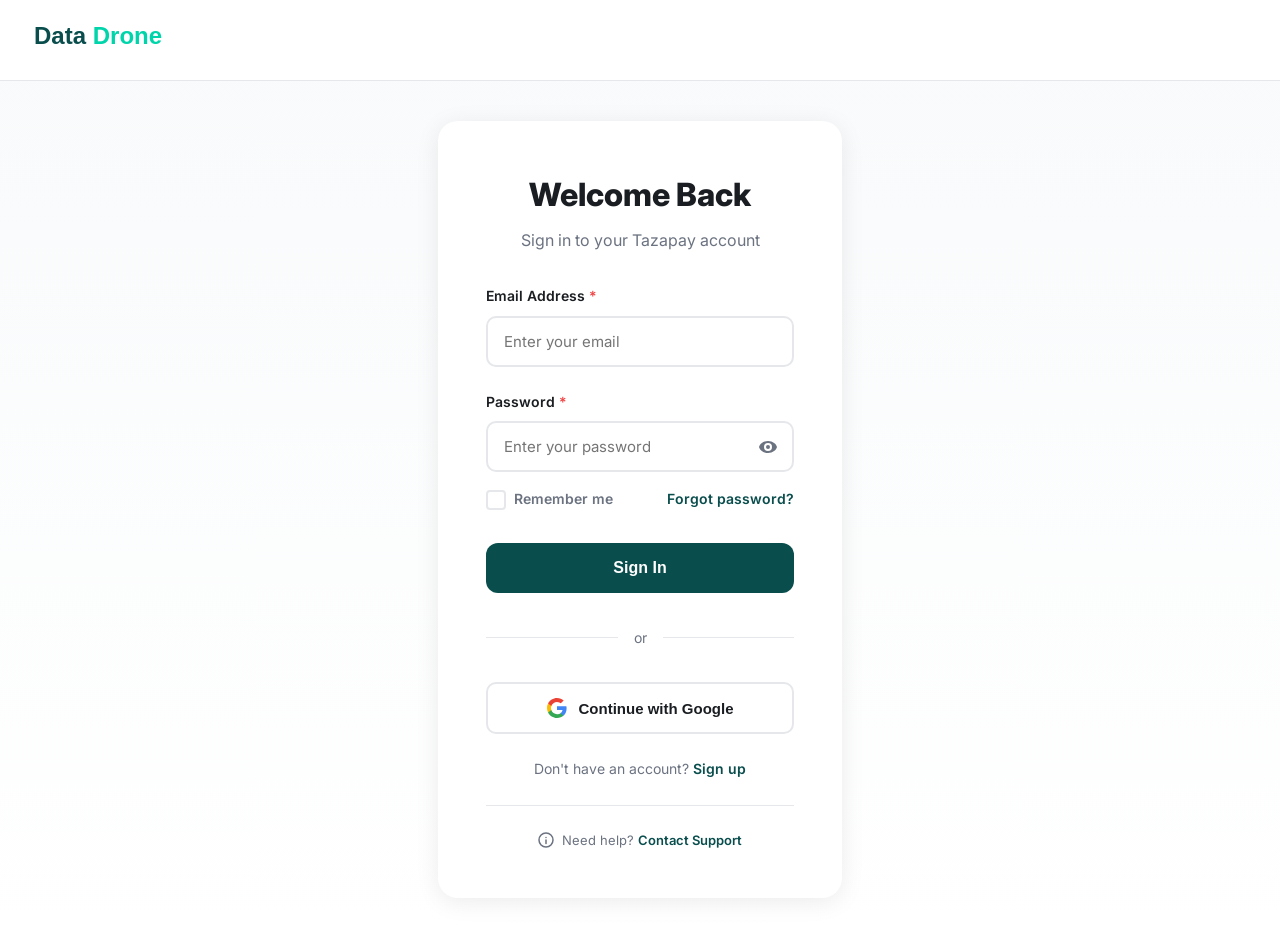
==== login.html @ acf63b78 "Add files via upload" ====
<!DOCTYPE html>
<html lang="en">
<head>
    <meta charset="UTF-8">
    <meta name="viewport" content="width=device-width, initial-scale=1.0">
    <title>Login | Tazapay</title>
    <link rel="stylesheet" href="login-styles.css">
    <link rel="preconnect" href="https://fonts.googleapis.com">
    <link rel="preconnect" href="https://fonts.gstatic.com" crossorigin>
    <link href="https://fonts.googleapis.com/css2?family=Inter:wght@300;400;500;600;700;800&display=swap" rel="stylesheet">
</head>
<body>
    <!-- Navigation -->
    <nav class="navbar">
        <div class="container">
            <a href="index.html" class="logo">
                <svg width="140" height="32" viewBox="0 0 120 32" fill="none">
                    <text x="0" y="24" font-family="Arial, sans-serif" font-size="24" font-weight="600">
                        <tspan fill="#0A4D4D">Data</tspan>
                        <tspan fill="#00D4AA">Drone</tspan>
                        <tspan fill="#0A4D4D"></tspan>
                    </text>
                </svg>
            </a>
        </div>
    </nav>

    <!-- Login Container -->
    <div class="login-wrapper">
        <div class="container">
            <div class="login-card">
                <div class="login-header">
                    <h1>Welcome Back</h1>
                    <p>Sign in to your Tazapay account</p>
                </div>

                <form id="loginForm" class="login-form">
                    <div class="form-group">
                        <label for="email">Email Address <span class="required">*</span></label>
                        <input 
                            type="email" 
                            id="email" 
                            name="email" 
                            placeholder="Enter your email"
                            required
                            autocomplete="email"
                        >
                        <span class="error-message" id="emailError"></span>
                    </div>

                    <div class="form-group">
                        <label for="password">Password <span class="required">*</span></label>
                        <div class="password-input-wrapper">
                            <input 
                                type="password" 
                                id="password" 
                                name="password" 
                                placeholder="Enter your password"
                                required
                                autocomplete="current-password"
                            >
                            <button type="button" class="toggle-password" id="togglePassword">
                                <svg class="eye-icon" width="20" height="20" viewBox="0 0 20 20" fill="none">
                                    <path d="M10 4C5 4 1.73 7.11 1 10c.73 2.89 4 6 9 6s8.27-3.11 9-6c-.73-2.89-4-6-9-6zm0 10a4 4 0 110-8 4 4 0 010 8zm0-6a2 2 0 100 4 2 2 0 000-4z" fill="currentColor"/>
                                </svg>
                            </button>
                        </div>
                        <span class="error-message" id="passwordError"></span>
                    </div>

                    <div class="form-options">
                        <label class="remember-me">
                            <input type="checkbox" id="rememberMe" name="rememberMe">
                            <span class="checkmark"></span>
                            <span class="checkbox-text">Remember me</span>
                        </label>
                        <a href="#" class="forgot-password">Forgot password?</a>
                    </div>

                    <button type="submit" class="btn-login">
                        Sign In
                    </button>
                </form>

                <div class="divider">
                    <span>or</span>
                </div>

                <div class="social-login">
                    <button class="btn-social google" type="button">
                        <svg width="20" height="20" viewBox="0 0 20 20" fill="none">
                            <path d="M19.6 10.23c0-.82-.1-1.42-.25-2.05H10v3.72h5.5c-.15.96-.74 2.31-2.04 3.22v2.45h3.16c1.89-1.73 2.98-4.3 2.98-7.34z" fill="#4285F4"/>
                            <path d="M13.46 15.13c-.83.59-1.96 1-3.46 1-2.64 0-4.88-1.74-5.68-4.15H1.07v2.52C2.72 17.75 6.09 20 10 20c2.7 0 4.96-.89 6.62-2.42l-3.16-2.45z" fill="#34A853"/>
                            <path d="M3.99 10c0-.69.12-1.35.32-1.97V5.51H1.07A9.973 9.973 0 000 10c0 1.61.39 3.14 1.07 4.49l3.24-2.52c-.2-.62-.32-1.28-.32-1.97z" fill="#FBBC05"/>
                            <path d="M10 3.88c1.88 0 3.13.81 3.85 1.48l2.84-2.76C14.96.99 12.7 0 10 0 6.09 0 2.72 2.25 1.07 5.51l3.24 2.52C5.12 5.62 7.36 3.88 10 3.88z" fill="#EA4335"/>
                        </svg>
                        Continue with Google
                    </button>
                </div>

                <div class="signup-link">
                    Don't have an account? <a href="onboarding-step1.html">Sign up</a>
                </div>

                <div class="help-text">
                    <svg width="16" height="16" viewBox="0 0 16 16" fill="none">
                        <circle cx="8" cy="8" r="7" stroke="#6B7280" stroke-width="1.5"/>
                        <path d="M8 11.5V8M8 5.5H8.005" stroke="#6B7280" stroke-width="1.5" stroke-linecap="round"/>
                    </svg>
                    <span>Need help? <a href="#support">Contact Support</a></span>
                </div>
            </div>
        </div>
    </div>

    <!-- Twilio Segment Analytics -->
    <script>
        !function(){var analytics=window.analytics=window.analytics||[];if(!analytics.initialize)if(analytics.invoked)window.console&&console.error&&console.error("Segment snippet included twice.");else{analytics.invoked=!0;analytics.methods=["trackSubmit","trackClick","trackLink","trackForm","pageview","identify","reset","group","track","ready","alias","debug","page","once","off","on","addSourceMiddleware","addIntegrationMiddleware","setAnonymousId","addDestinationMiddleware"];analytics.factory=function(e){return function(){var t=Array.prototype.slice.call(arguments);t.unshift(e);analytics.push(t);return analytics}};for(var e=0;e<analytics.methods.length;e++){var key=analytics.methods[e];analytics[key]=analytics.factory(key)}analytics.load=function(key,e){var t=document.createElement("script");t.type="text/javascript";t.async=!0;t.src="https://cdn.segment.com/analytics.js/v1/" + key + "/analytics.min.js";var n=document.getElementsByTagName("script")[0];n.parentNode.insertBefore(t,n);analytics._loadOptions=e};analytics._writeKey="suzg9Ck5EW9xT65CXpm456ObsF3r3K31";;analytics.SNIPPET_VERSION="4.15.3";
        analytics.load("suzg9Ck5EW9xT65CXpm456ObsF3r3K31");
        analytics.page("Login Page", {
            page_name: "Login",
            page_type: "authentication"
        });
        }}();
    </script>

    <script src="login.js"></script>
</body>
</html>
---- login-styles.css ----
* {
    margin: 0;
    padding: 0;
    box-sizing: border-box;
}

:root {
    --teal: #00D4AA;
    --dark-teal: #0A4D4D;
    --light-teal: #E8F8F5;
    --gray-bg: #F5F7FA;
    --text-dark: #1A1D21;
    --text-gray: #6B7280;
    --white: #FFFFFF;
    --error-red: #EF4444;
    --border-gray: #E5E7EB;
}

body {
    font-family: 'Inter', -apple-system, BlinkMacSystemFont, 'Segoe UI', Roboto, sans-serif;
    color: var(--text-dark);
    line-height: 1.6;
    background: linear-gradient(180deg, #F8FAFB 0%, #FFFFFF 100%);
    min-height: 100vh;
}

.container {
    max-width: 1280px;
    margin: 0 auto;
    padding: 0 24px;
}

/* Navigation */
.navbar {
    background: white;
    border-bottom: 1px solid var(--border-gray);
    padding: 20px 0;
}

.logo {
    text-decoration: none;
    display: inline-block;
}

/* Login Wrapper */
.login-wrapper {
    display: flex;
    align-items: center;
    justify-content: center;
    min-height: calc(100vh - 80px);
    padding: 40px 0;
}

/* Login Card */
.login-card {
    max-width: 480px;
    width: 100%;
    background: white;
    border-radius: 20px;
    padding: 48px;
    box-shadow: 0 4px 24px rgba(0, 0, 0, 0.08);
}

.login-header {
    text-align: center;
    margin-bottom: 32px;
}

.login-header h1 {
    font-size: 32px;
    font-weight: 800;
    color: var(--text-dark);
    margin-bottom: 8px;
}

.login-header p {
    font-size: 16px;
    color: var(--text-gray);
}

/* Form Styles */
.login-form {
    display: flex;
    flex-direction: column;
    gap: 24px;
}

.form-group {
    display: flex;
    flex-direction: column;
    gap: 8px;
}

label {
    font-size: 14px;
    font-weight: 600;
    color: var(--text-dark);
}

.required {
    color: var(--error-red);
}

input[type="email"],
input[type="password"] {
    width: 100%;
    padding: 14px 16px;
    border: 2px solid var(--border-gray);
    border-radius: 10px;
    font-size: 15px;
    font-family: inherit;
    transition: all 0.2s ease;
    background: white;
}

input[type="email"]:focus,
input[type="password"]:focus {
    outline: none;
    border-color: var(--teal);
    box-shadow: 0 0 0 3px rgba(0, 212, 170, 0.1);
}

input[type="email"].error,
input[type="password"].error {
    border-color: var(--error-red);
}

.password-input-wrapper {
    position: relative;
}

.password-input-wrapper input {
    padding-right: 48px;
}

.toggle-password {
    position: absolute;
    right: 12px;
    top: 50%;
    transform: translateY(-50%);
    background: none;
    border: none;
    color: var(--text-gray);
    cursor: pointer;
    padding: 4px;
    display: flex;
    align-items: center;
    justify-content: center;
    transition: color 0.2s;
}

.toggle-password:hover {
    color: var(--text-dark);
}

.error-message {
    font-size: 13px;
    color: var(--error-red);
    display: none;
}

.error-message.show {
    display: block;
}

/* Form Options */
.form-options {
    display: flex;
    justify-content: space-between;
    align-items: center;
    margin-top: -8px;
}

.remember-me {
    display: flex;
    align-items: center;
    gap: 8px;
    cursor: pointer;
    position: relative;
    padding-left: 28px;
}

.remember-me input[type="checkbox"] {
    position: absolute;
    opacity: 0;
    cursor: pointer;
    left: 0;
    top: 2px;
}

.checkmark {
    position: absolute;
    left: 0;
    top: 2px;
    height: 20px;
    width: 20px;
    border: 2px solid var(--border-gray);
    border-radius: 4px;
    transition: all 0.2s ease;
}

.remember-me input[type="checkbox"]:checked ~ .checkmark {
    background: var(--dark-teal);
    border-color: var(--dark-teal);
}

.checkmark:after {
    content: "";
    position: absolute;
    display: none;
    left: 5px;
    top: 1px;
    width: 5px;
    height: 10px;
    border: solid white;
    border-width: 0 2px 2px 0;
    transform: rotate(45deg);
}

.remember-me input[type="checkbox"]:checked ~ .checkmark:after {
    display: block;
}

.checkbox-text {
    font-size: 14px;
    color: var(--text-gray);
}

.forgot-password {
    font-size: 14px;
    color: var(--dark-teal);
    text-decoration: none;
    font-weight: 600;
}

.forgot-password:hover {
    text-decoration: underline;
}

/* Login Button */
.btn-login {
    width: 100%;
    padding: 16px 32px;
    background: var(--dark-teal);
    color: white;
    border: none;
    border-radius: 12px;
    font-size: 16px;
    font-weight: 600;
    cursor: pointer;
    transition: all 0.3s ease;
    margin-top: 8px;
}

.btn-login:hover {
    background: #08393C;
    transform: translateY(-2px);
    box-shadow: 0 8px 20px rgba(10, 77, 77, 0.3);
}

.btn-login:disabled {
    background: #9CA3AF;
    cursor: not-allowed;
    transform: none;
    box-shadow: none;
}

.btn-login.loading {
    position: relative;
    color: transparent;
}

.btn-login.loading:after {
    content: "";
    position: absolute;
    width: 20px;
    height: 20px;
    top: 50%;
    left: 50%;
    margin-left: -10px;
    margin-top: -10px;
    border: 3px solid rgba(255, 255, 255, 0.3);
    border-top-color: white;
    border-radius: 50%;
    animation: spin 0.6s linear infinite;
}

@keyframes spin {
    to {
        transform: rotate(360deg);
    }
}

/* Divider */
.divider {
    position: relative;
    text-align: center;
    margin: 32px 0;
}

.divider::before {
    content: '';
    position: absolute;
    top: 50%;
    left: 0;
    right: 0;
    height: 1px;
    background: var(--border-gray);
}

.divider span {
    position: relative;
    background: white;
    padding: 0 16px;
    font-size: 14px;
    color: var(--text-gray);
}

/* Social Login */
.social-login {
    display: flex;
    flex-direction: column;
    gap: 12px;
}

.btn-social {
    width: 100%;
    padding: 14px 16px;
    background: white;
    border: 2px solid var(--border-gray);
    border-radius: 10px;
    font-size: 15px;
    font-weight: 600;
    cursor: pointer;
    transition: all 0.2s ease;
    display: flex;
    align-items: center;
    justify-content: center;
    gap: 12px;
    color: var(--text-dark);
}

.btn-social:hover {
    border-color: var(--text-gray);
    box-shadow: 0 2px 8px rgba(0, 0, 0, 0.08);
}

/* Signup Link */
.signup-link {
    text-align: center;
    margin-top: 24px;
    font-size: 14px;
    color: var(--text-gray);
}

.signup-link a {
    color: var(--dark-teal);
    text-decoration: none;
    font-weight: 600;
}

.signup-link a:hover {
    text-decoration: underline;
}

/* Help Text */
.help-text {
    display: flex;
    align-items: center;
    gap: 8px;
    justify-content: center;
    margin-top: 24px;
    padding-top: 24px;
    border-top: 1px solid var(--border-gray);
}

.help-text span {
    font-size: 13px;
    color: var(--text-gray);
}

.help-text a {
    color: var(--dark-teal);
    text-decoration: none;
    font-weight: 600;
}

.help-text a:hover {
    text-decoration: underline;
}

/* Responsive */
@media (max-width: 768px) {
    .login-card {
        padding: 32px 24px;
    }

    .login-header h1 {
        font-size: 24px;
    }

    .form-options {
        flex-direction: column;
        gap: 12px;
        align-items: flex-start;
    }
}
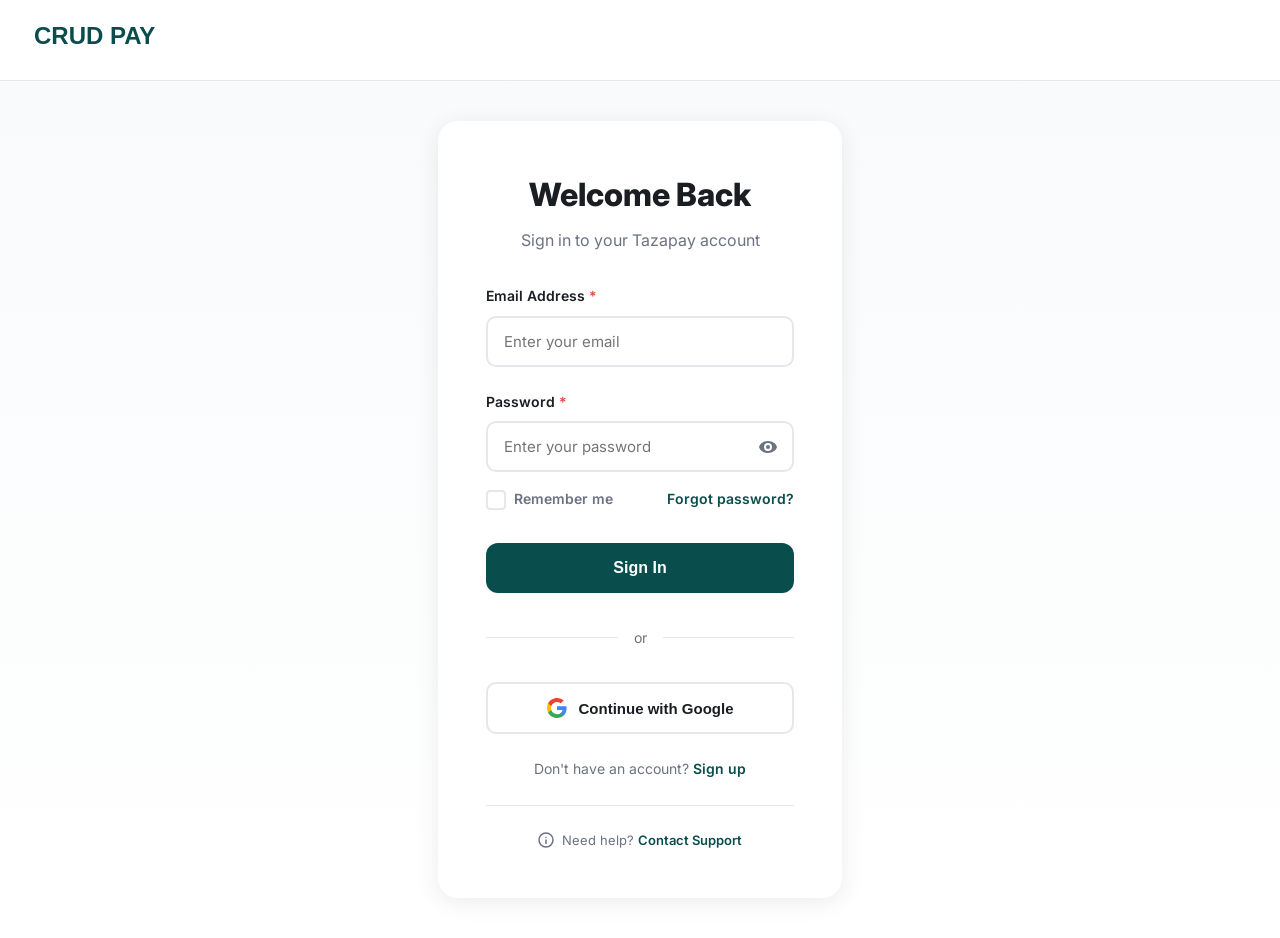
==== commit f1067f85: "Change title and logo text from Tazapay to CRUD PAY" ====
--- a/login.html
+++ b/login.html
@@ -3,7 +3,7 @@
 <head>
     <meta charset="UTF-8">
     <meta name="viewport" content="width=device-width, initial-scale=1.0">
-    <title>Login | Tazapay</title>
+    <title>Login | CRUD PAY</title>
     <link rel="stylesheet" href="login-styles.css">
     <link rel="preconnect" href="https://fonts.googleapis.com">
     <link rel="preconnect" href="https://fonts.gstatic.com" crossorigin>
@@ -16,8 +16,8 @@
             <a href="index.html" class="logo">
                 <svg width="140" height="32" viewBox="0 0 120 32" fill="none">
                     <text x="0" y="24" font-family="Arial, sans-serif" font-size="24" font-weight="600">
-                        <tspan fill="#0A4D4D">Data</tspan>
-                        <tspan fill="#00D4AA">Drone</tspan>
+                        <tspan fill="#0A4D4D">CRUD PAY</tspan>
+                        <tspan fill="#00D4AA"></tspan>
                         <tspan fill="#0A4D4D"></tspan>
                     </text>
                 </svg>
